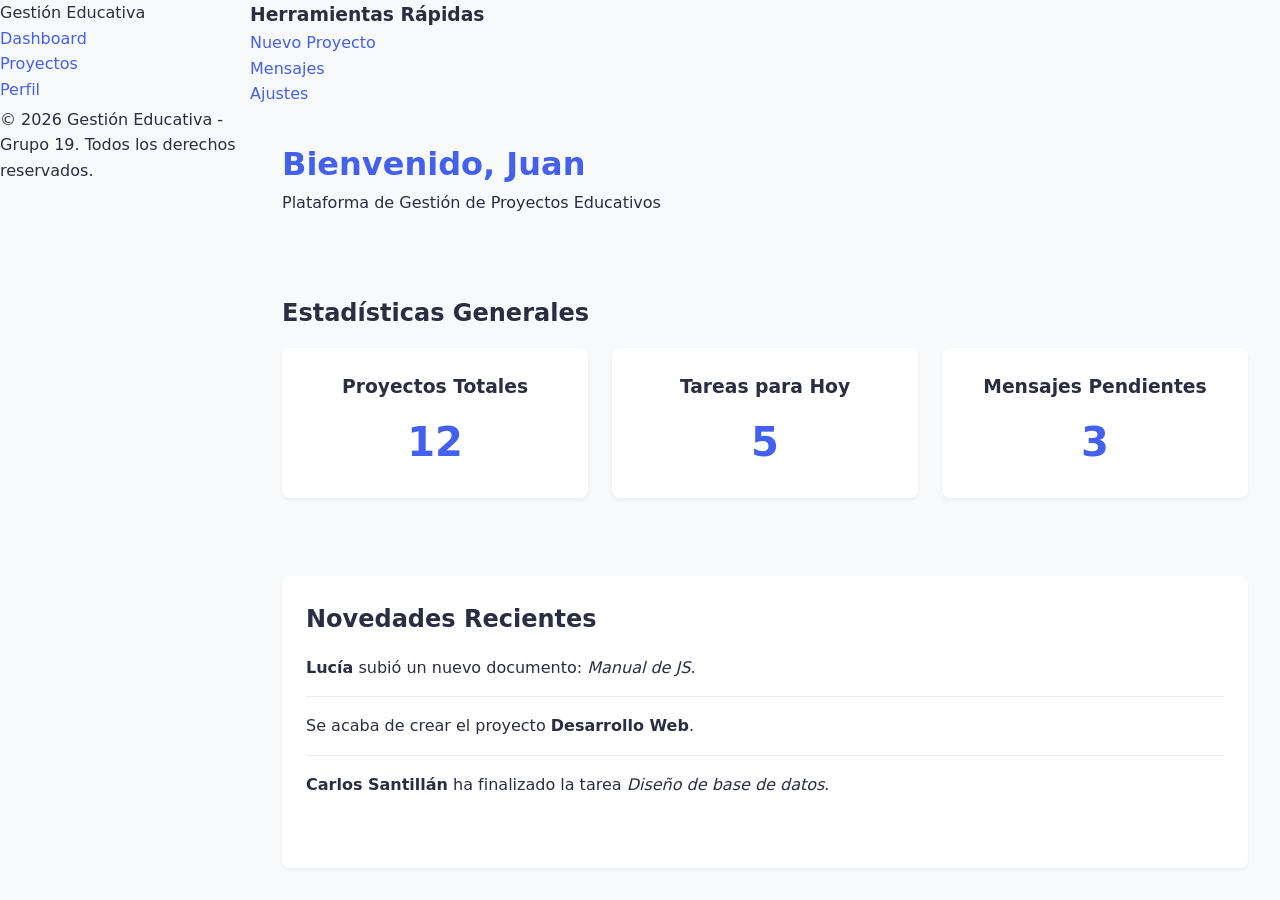
==== index.html @ 97be2c10 "feat: maquetado inicial del Dashboard (index) y configuracion base de estilos CSS Root" ====
<!DOCTYPE html>
<html lang="es">
<head>
    <meta charset="UTF-8">
    <meta name="viewport" content="width=device-width, initial-scale=1.0">
    <title>Dashboard - Gestión Educativa</title>
    <meta name="description" content="Dashboard principal de la plataforma de Gestión de Proyectos Educativos">
    <link rel="stylesheet" href="css/styles.css">

    <style>
        /* CSS Interno añadido */
        .stat-card {
            background-color: var(--bg-white);
            padding: 1.5rem;
            border-radius: var(--border-radius);
            box-shadow: var(--shadow-sm);
            text-align: center;
            transition: transform 0.2s ease;
        }
        .stat-card:hover {
            transform: translateY(-5px);
            box-shadow: var(--shadow-md);
        }
        .stat-number {
            font-size: 2.5rem;
            font-weight: bold;
            color: var(--primary-color);
            margin-top: 0.5rem;
        }
    </style>
</head>
<body class="dashboard-layout">
    <header class="main-header">
        <div class="logo">Gestión Educativa</div>
        <nav class="main-nav">
            <ul>
                <li><a href="index.html" class="active">Dashboard</a></li>
                <li><a href="proyectos.html">Proyectos</a></li>
                <li><a href="perfil.html">Perfil</a></li>
            </ul>
        </nav>
    </header>

    <aside class="sidebar">
        <h3>Herramientas Rápidas</h3>
        <ul>
            <li><a href="#">Nuevo Proyecto</a></li>
            <li><a href="#">Mensajes</a></li>
            <li><a href="#">Ajustes</a></li>
        </ul>
    </aside>

    <main class="dashboard-main">
        <section class="welcome-section">
            <h1 style="color: var(--primary-color);">Bienvenido, Juan</h1>
            <p>Plataforma de Gestión de Proyectos Educativos</p>
        </section>

        <section class="stats-section">
            <h2>Estadísticas Generales</h2>
            <div class="stats-grid">
                <article class="stat-card">
                    <h3>Proyectos Totales</h3>
                    <p class="stat-number">12</p>
                </article>
                <article class="stat-card">
                    <h3>Tareas para Hoy</h3>
                    <p class="stat-number">5</p>
                </article>
                <article class="stat-card">
                    <h3>Mensajes Pendientes</h3>
                    <p class="stat-number">3</p>
                </article>
            </div>
        </section>

        <section class="news-section">
            <h2>Novedades Recientes</h2>
            <ul class="news-list">
                <li><strong>Lucía</strong> subió un nuevo documento: <em>Manual de JS</em>.</li>
                <li>Se acaba de crear el proyecto <strong>Desarrollo Web</strong>.</li>
                <li><strong>Carlos Santillán</strong> ha finalizado la tarea <em>Diseño de base de datos</em>.</li>
            </ul>
        </section>
    </main>

    <footer class="main-footer">
        <p>&copy; 2026 Gestión Educativa - Grupo 19. Todos los derechos reservados.</p>
    </footer>
</body>
</html>
---- css/styles.css ----
/* =========================================
   VARIABLES GLOBALES (Tema y Tipografía)
   ========================================= */
:root {
    --primary-color: #4361ee;
    --primary-hover: #3a0ca3;
    --secondary-color: #f72585;
    --text-primary: #2b2d42;
    --text-secondary: #6c757d;
    --bg-light: #f8f9fa;
    --bg-white: #ffffff;
    --border-color: #e9ecef;
    --success: #2a9d8f;
    --warning: #e9c46a;
    
    --font-main: 'Segoe UI', system-ui, -apple-system, sans-serif;
    --border-radius: 8px;
    --shadow-sm: 0 2px 4px rgba(0,0,0,0.05);
    --shadow-md: 0 4px 6px rgba(0,0,0,0.1);
    --transition: all 0.3s ease;
}

/* =========================================
   RESETEOS BÁSICOS
   ========================================= */
* {
    margin: 0;
    padding: 0;
    box-sizing: border-box;
}

body {
    font-family: var(--font-main);
    background-color: var(--bg-light);
    color: var(--text-primary);
    line-height: 1.6;
}

a {
    text-decoration: none;
    color: var(--primary-color);
    transition: var(--transition);
}

a:hover, a:focus {
    color: var(--primary-hover);
    text-decoration: underline;
}

ul {
    list-style-type: none;
}

/* =========================================
   GRID GENERAL (Layout Base)
   ========================================= */
.dashboard-layout {
    display: grid;
    grid-template-columns: 250px 1fr;
    grid-template-rows: auto 1fr auto;
    min-height: 100vh;
    grid-template-areas: 
        "header header"
        "sidebar main"
        "footer footer";
}

.general-layout {
    display: grid;
    grid-template-columns: 1fr;
    grid-template-rows: auto 1fr auto;
    min-height: 100vh;
    grid-template-areas: 
        "header"
        "main"
        "footer";
}

/* =========================================
   DASHBOARD INDEX
   ========================================= */
.dashboard-main {
    grid-area: main;
    padding: 2rem;
    display: grid;
    gap: 2rem;
}

.welcome-section h1 {
    font-size: 2rem;
    color: var(--text-primary);
}

.stats-grid {
    display: grid;
    grid-template-columns: repeat(auto-fit, minmax(200px, 1fr));
    gap: 1.5rem;
    margin-top: 1rem;
}

.news-section {
    background-color: var(--bg-white);
    padding: 1.5rem;
    border-radius: var(--border-radius);
    box-shadow: var(--shadow-sm);
}

.news-list {
    margin-top: 1rem;
    display: flex;
    flex-direction: column;
    gap: 1rem;
}

.news-list li {
    padding-bottom: 1rem;
    border-bottom: 1px solid var(--border-color);
}

.news-list li:last-child {
    border-bottom: none;
    padding-bottom: 0;
}
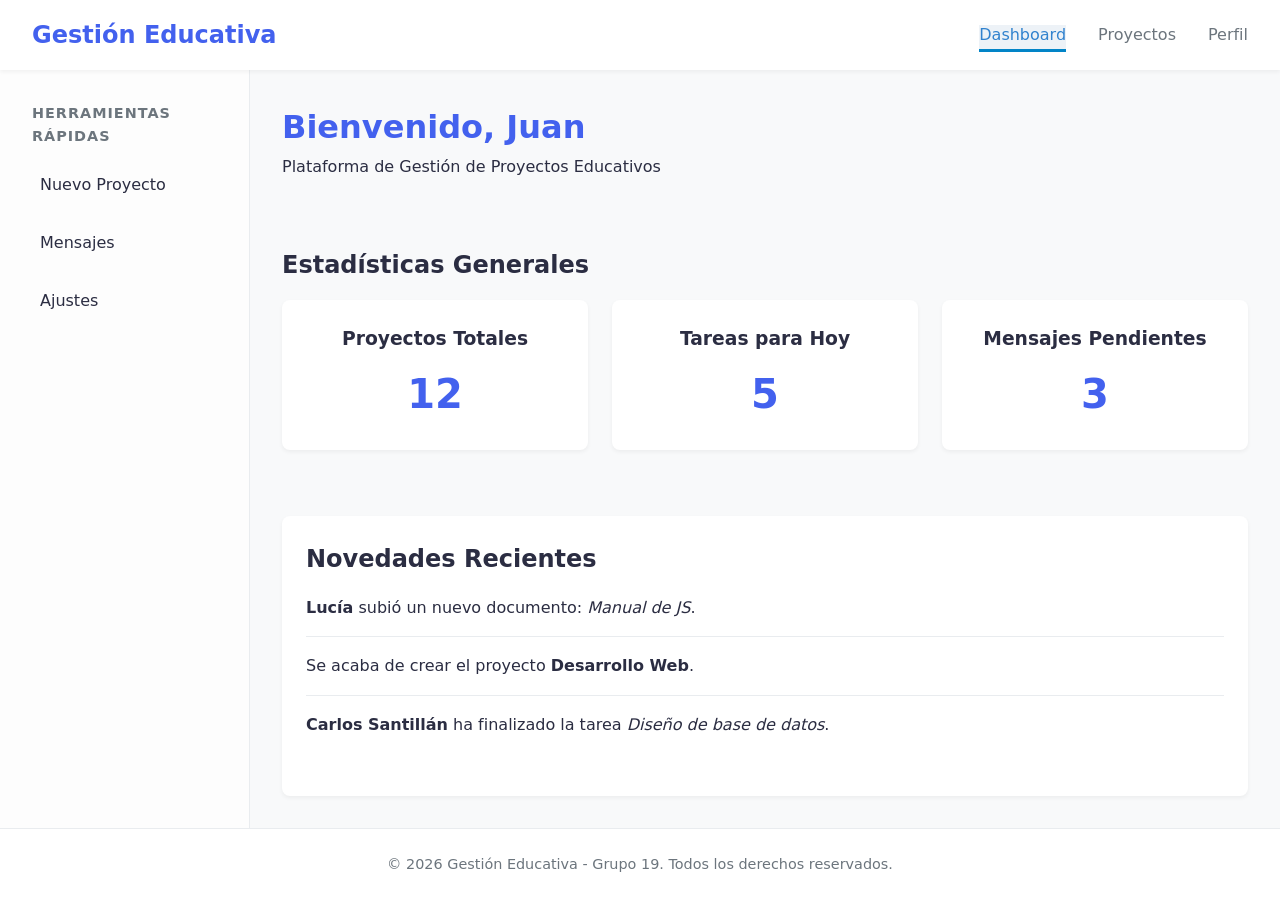
==== commit d163f019: "Correcion de pestañas, sombreado en opciones" ====
--- a/index.html
+++ b/index.html
@@ -35,7 +35,7 @@
         <nav class="main-nav">
             <ul>
                 <li><a href="index.html" class="active">Dashboard</a></li>
-                <li><a href="proyectos.html">Proyectos</a></li>
+                <li><a href="proyecto.html">Proyectos</a></li>
                 <li><a href="perfil.html">Perfil</a></li>
             </ul>
         </nav>
--- a/css/styles.css
+++ b/css/styles.css
@@ -120,4 +120,285 @@
 .news-list li:last-child {
     border-bottom: none;
     padding-bottom: 0;
-}+}
+.projects-main {
+    grid-area: main;
+    padding: 2rem;
+    display: grid;
+    grid-template-columns: 250px 1fr;
+    gap: 2rem;
+}
+
+.projects-grid {
+    display: grid;
+    grid-template-columns: repeat(auto-fill, minmax(280px, 1fr));
+    gap: 2rem;
+    margin-top: 1.5rem;
+}
+
+.project-card {
+    background-color: var(--bg-white);
+    border-radius: var(--border-radius);
+    overflow: hidden;
+    box-shadow: var(--shadow-sm);
+    display: flex;
+    flex-direction: column;
+    transition: var(--transition);
+}
+
+.project-card:hover {
+    box-shadow: var(--shadow-md);
+    transform: translateY(-5px);
+}
+
+.project-card img {
+    width: 100%;
+    height: 160px;
+    object-fit: cover;
+}
+
+.card-content {
+    padding: 1.5rem;
+    display: flex;
+    flex-direction: column;
+    flex: 1;
+}
+
+.badge {
+    padding: 0.25rem 0.5rem;
+    border-radius: 20px;
+    font-size: 0.75rem;
+    font-weight: bold;
+    display: inline-block;
+    align-self: flex-start;
+    margin-bottom: 0.5rem;
+}
+
+.badge.in-progress {
+    background-color: #e0f2fe;
+    color: #0284c7;
+}
+
+.badge.finished {
+    background-color: #dcfce7;
+    color: #166534;
+}
+
+.category-tag {
+    font-size: 0.8rem;
+    color: var(--text-secondary);
+    margin-bottom: 0.5rem;
+}
+
+.card-content h2 {
+    font-size: 1.25rem;
+    margin-bottom: 0.5rem;
+}
+
+.card-content p {
+    font-size: 0.9rem;
+    color: var(--text-secondary);
+    margin-bottom: 1.5rem;
+    flex-grow: 1;
+}
+
+
+.detail-main {
+    grid-area: main;
+    padding: 3rem 2rem;
+    max-width: 900px;
+    margin: 0 auto;
+    width: 100%;
+}
+
+.project-detail {
+    background-color: var(--bg-white);
+    padding: 2.5rem;
+    border-radius: var(--border-radius);
+    box-shadow: var(--shadow-sm);
+}
+
+.detail-meta {
+    margin-top: 0.5rem;
+    color: var(--text-secondary);
+    display: flex;
+    gap: 2rem;
+}
+
+.detail-description h2, .detail-resources h2, .detail-team h2 {
+    margin: 2rem 0 1rem 0;
+    color: var(--primary-color);
+}
+
+.resources-list li {
+    margin-bottom: 0.5rem;
+}
+.profile-main {
+    grid-area: main;
+    padding: 3rem 2rem;
+    display: flex;
+    justify-content: center;
+    align-items: center;
+}
+
+.profile-info {
+    margin-top: 2rem;
+    text-align: left;
+}
+
+.info-list li {
+    padding: 0.75rem 0;
+    border-bottom: 1px solid var(--border-color);
+}
+
+.profile-actions {
+    margin-top: 2rem;
+    display: flex;
+    gap: 1rem;
+    justify-content: center;
+}
+
+/* =========================================
+   COMPONENTES GLOBALES (Header, Footer, Sidebar, Botones)
+   ========================================= */
+.main-header {
+    grid-area: header;
+    background-color: var(--bg-white);
+    padding: 1rem 2rem;
+    box-shadow: var(--shadow-sm);
+    display: flex;
+    justify-content: space-between;
+    align-items: center;
+    position: sticky;
+    top: 0;
+    z-index: 100;
+}
+
+.logo {
+    font-size: 1.5rem;
+    font-weight: bold;
+    color: var(--primary-color);
+}
+
+.main-nav ul {
+    display: flex;
+    gap: 2rem;
+}
+
+.main-nav a {
+    color: var(--text-secondary);
+    font-weight: 500;
+}
+
+.main-nav a.active, .main-nav a:hover {
+    border-bottom: 3px solid #0284c7;
+    background-color: #edf2f7;
+    color: #3182ce;
+    padding-bottom: 5px;
+    text-decoration: none;
+}
+
+.sidebar {
+    grid-area: sidebar;
+    background-color: #fdfdfd;
+    padding: 2rem;
+    border-right: 1px solid var(--border-color);
+}
+
+.sidebar h3 {
+    margin-bottom: 1rem;
+    color: var(--text-secondary);
+    font-size: 0.9rem;
+    text-transform: uppercase;
+    letter-spacing: 1px;
+}
+
+.sidebar ul {
+    display: flex;
+    flex-direction: column;
+    gap: 1rem;
+}
+
+.sidebar a {
+    color: var(--text-primary);
+    display: block;
+    padding: 0.5rem;
+    border-radius: var(--border-radius);
+}
+
+.sidebar a:hover, .sidebar a:focus {
+    background-color: #076eff;
+    color: #f9f9f9;
+    text-decoration: none;
+}
+
+.main-footer {
+    grid-area: footer;
+    background-color: var(--bg-white);
+    text-align: center;
+    padding: 1.5rem;
+    border-top: 1px solid var(--border-color);
+    color: var(--text-secondary);
+    font-size: 0.9rem;
+}
+
+/* =========================================
+   BOTONES E INTERACTIVIDAD
+   ========================================= */
+button, .btn-primary, .btn-secondary {
+    padding: 0.5rem 1.5rem;
+    border-radius: 4px;
+    font-weight: 500;
+    cursor: pointer;
+    transition: var(--transition);
+    border: none;
+    text-align: center;
+}
+
+.btn-primary {
+    background-color: var(--primary-color);
+    color: white;
+}
+
+.btn-primary:hover, .btn-primary:focus {
+    background-color: #2c5282;
+    cursor: pointer;
+    transform: translateY(-2px);
+    box-shadow: var(--shadow-sm);
+    text-decoration: none;
+}
+
+.btn-primary:active {
+    transform: translateY(0);
+}
+
+.btn-secondary {
+    background-color: transparent;
+    color: var(--primary-color);
+    border: 1px solid var(--primary-color);
+}
+
+.btn-secondary:hover, .btn-secondary:focus {
+    background-color: var(--primary-color);
+    color: white;
+    text-decoration: none;
+}
+
+/* Responsividad básica */
+@media (max-width: 768px) {
+    .dashboard-layout {
+        grid-template-columns: 1fr;
+        grid-template-areas: 
+            "header"
+            "main"
+            "sidebar"
+            "footer";
+    }
+    .projects-main {
+        grid-template-columns: 1fr;
+    }
+    .main-header {
+        flex-direction: column;
+        gap: 1rem;
+    }
+}
